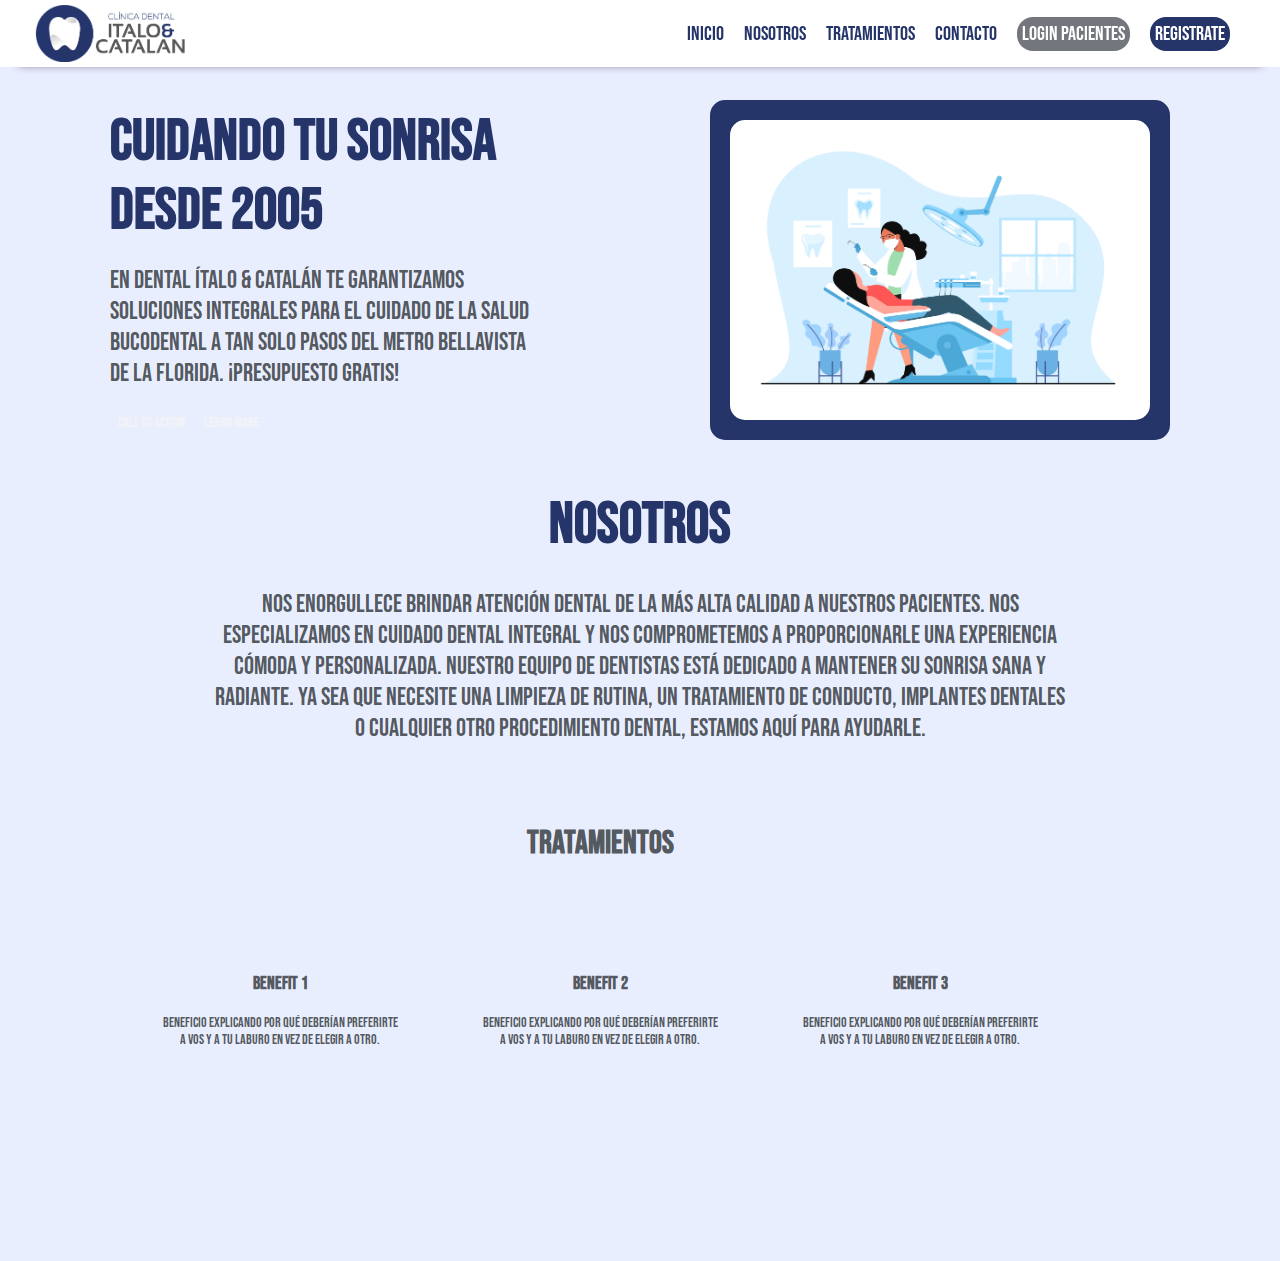
==== index.html @ 9f5ecc11 "nosotros done" ====
<!DOCTYPE html>
<html lang="es">
  <head>
    <meta charset="UTF-8" />
    <meta http-equiv="X-UA-Compatible" content="IE=edge" />
    <meta name="viewport" content="width=device-width, initial-scale=1.0" />
    <title>Clínica Dental Ítalo & Catalán</title>
    <link rel="preconnect" href="https://fonts.googleapis.com" />
    <link rel="preconnect" href="https://fonts.gstatic.com" crossorigin />
    <link
      href="https://fonts.googleapis.com/css2?family=Bebas+Neue&display=swap"
      rel="stylesheet"
    />
    <link rel="stylesheet" href="assets/styles.css" />
  </head>
  <body>
    <header>
      <nav>
        <img src="assets/logo.png" class="logo" />
        <ul class="nav">
          <li class="nav__link"><a href="#hero">Inicio</a></li>
          <li class="nav__link"><a href="#info">Nosotros</a></li>
          <li class="nav__link"><a href="#">Tratamientos</a></li>
          <li class="nav__link"><a href="#">Contacto</a></li>
          <li class="nav__login"><a href="#">Login pacientes</a></li>
          <li class="nav__register"><a href="#">Registrate</a></li>
        </ul>
      </nav>
    </header>

<main>
  <section id="hero">
    <div class="hero-info">
      <h1>Cuidando tu sonrisa desde 2005</h1>
      <p>
        En dental Ítalo & Catalán te garantizamos soluciones integrales para el cuidado de la salud bucodental a tan solo pasos del metro Bellavista de la Florida. ¡Presupuesto gratis!
      </p>
<div>
<a href="#">CALL TO ACTION</a>
<a href="#">LEARN MORE</a>
</div>
    </div>
    <div class="hero-card">
      <img src="assets/hero-img.jpg" alt="hero-img" />
      </div>
    </div>
  </section>
</main>
  <section id="info">
    <h1>Nosotros</h1>
    <div class="info-text">
      <p>Nos enorgullece brindar atención dental de la más alta calidad a nuestros pacientes. Nos especializamos en cuidado dental integral y nos comprometemos a proporcionarle una experiencia cómoda y personalizada.

        Nuestro equipo de dentistas está dedicado a mantener su sonrisa sana y radiante. Ya sea que necesite una limpieza de rutina, un tratamiento de conducto, implantes dentales o cualquier otro procedimiento dental, estamos aquí para ayudarle.</p>
    </div>
  </section>
<section id="tratamientos">
<h1>Tratamientos</h1>
<div class="tratamientos-container">
  <div class="info-card">
    <img src="assets/info.icon-corazon.png" alt="" />
    <h3>Benefit 1</h3>
    <p>
      Beneficio explicando por qué deberían preferirte a vos y a tu laburo en vez de elegir a otro.
    </p>
  </div>
  <div class="info-card">
    <img src="assets/info.icon-corazon.png" alt="" />
    <h3>Benefit 2</h3>
    <p>
      Beneficio explicando por qué deberían preferirte a vos y a tu laburo en vez de elegir a otro. 
    </p>
  </div>
  <div class="info-card">
    <img src="assets/info.icon-corazon.png" alt="" />
    <h3>Benefit 3</h3>
    <p>
      Beneficio explicando por qué deberían preferirte a vos y a tu laburo en vez de elegir a otro.
    </p>
  </div>
</div>
</section>

  </body>
</html>
---- assets/styles.css ----
:root {
  --text-blue: #253569;
  --text-gray: #4c5157f6;
  --text-white: #f3f4f6;
  --btn-bg: #050d26;
  --background: #e9eeff;
  --navbar-bg: #ffff;
}

section[id] {
  scroll-margin-top: 75px;
}

* {
  margin: 0;
  padding: 0;
  box-sizing: border-box;
  font-family: "Bebas Neue", sans-serif;
  font-size: 20px;
  text-decoration: none;
  list-style-type: none;
}

html {
  scroll-behavior: smooth;
}

/* navbar */

nav {
  display: flex;
  justify-content: space-between;
  align-items: center;
  background-color: var(--navbar-bg);
  box-shadow: 0 16px 10px -18px #816780;
  position: fixed;
  top: 0;
  width: 100%;
}

ul {
  list-style: none;
  display: flex;
  align-items: center;
  gap: 20px;
  margin-right: 50px;
  justify-content: flex-end;
}

ul a {
  color: var(--text-blue);
  text-decoration: none;
}

.logo {
  display: flex;
  justify-content: flex-start;
  margin-top: 5px;
  margin-bottom: 5px;
  margin-left: 35px;
  width: 150px;
}

.nav__login {
  background-color: #74767d;
  padding: 5px;
  border-radius: 16px;
}

.nav__login a {
  color: white;
}
.nav__register {
  background-color: var(--text-blue);
  padding: 5px;
  border-radius: 16px;
}

.nav__register a {
  color: white;
}

a {
  transition: all 0.5s;
}
a:hover {
  font-size: 21px;
}

/* main */

body {
  background-color: var(--background);
}

main {
  background: var(--background);
  display: flex;
  flex-direction: column;
  align-items: center;
  justify-content: center;
  color: white;
  width: 100%;
}

/* hero */
#hero {
  margin-top: 50px;
  padding: 50px 0;
  max-width: 1200px;
  display: flex;
  justify-content: center;
  align-items: center;
}

.hero-info {
  display: flex;
  flex-direction: column;
  gap: 20px;
  width: 50%;
}

.hero-info h1 {
  font-size: 58px;
  width: 80%;
  min-width: 500px;
  font-weight: 800;
  color: var(--text-blue);
}

.hero-info p {
  font-size: 25px;
  width: 70%;
  color: var(--text-gray);
}

.hero-info a {
  color: var(--text-white);
  background-color: var(--primary);
  width: 120px;
  padding: 8px;
  border-radius: 10px;
  font-size: 14px;
  text-align: center;
}

.hero-card {
  width: 460px;
  background: var(--text-blue);
  padding: 20px;
  border-radius: 15px;
  display: flex;
  flex-direction: column;
  justify-content: center;
}

.hero-card-info {
  display: flex;
  flex-direction: column;
  gap: 10px;
}

.hero-card img {
  border-radius: 15px;
}

/* info */

#info h1 {
  font-size: 58px;
  color: var(--text-blue);
  display: flex;
  align-items: center;
  justify-content: center;
}

.info-text {
  display: flex;
  align-items: center;
  justify-content: center;
  padding: 30px;
}

.info-text p {
  font-size: 25px;
  width: 70%;
  color: var(--text-gray);
  text-align: center;
}

/* tratamientos */
#tratamientos {
  padding: 50px 0;
  max-width: 1200px;
  display: flex;
  justify-content: center;
  align-items: center;
  flex-direction: column;
  gap: 50px;
  color: var(--text-gray);
}

#tratamientos h1 {
  font-size: 32px;
  font-weight: 800;
  color: var(--text-gray);
}

.tratamientos-container {
  display: flex;
  justify-content: space-around;
  align-items: flex-start;
  flex-wrap: wrap;
  gap: 20px;
}

.info-card {
  width: 300px;
  height: 298px;
  padding: 40px 30px;
  display: flex;
  flex-direction: column;
  align-items: center;
  text-align: center;
  background: var(--nav-bg);
  border-radius: 10px;
  gap: 20px;
}

.info-card img {
  width: 40px;
}

.info-card h3 {
  font-weight: 600;
  font-size: 18px;
}

.info-card p {
  font-size: 14px;
  font-weight: 300;
  color: var(--text-gray);
}
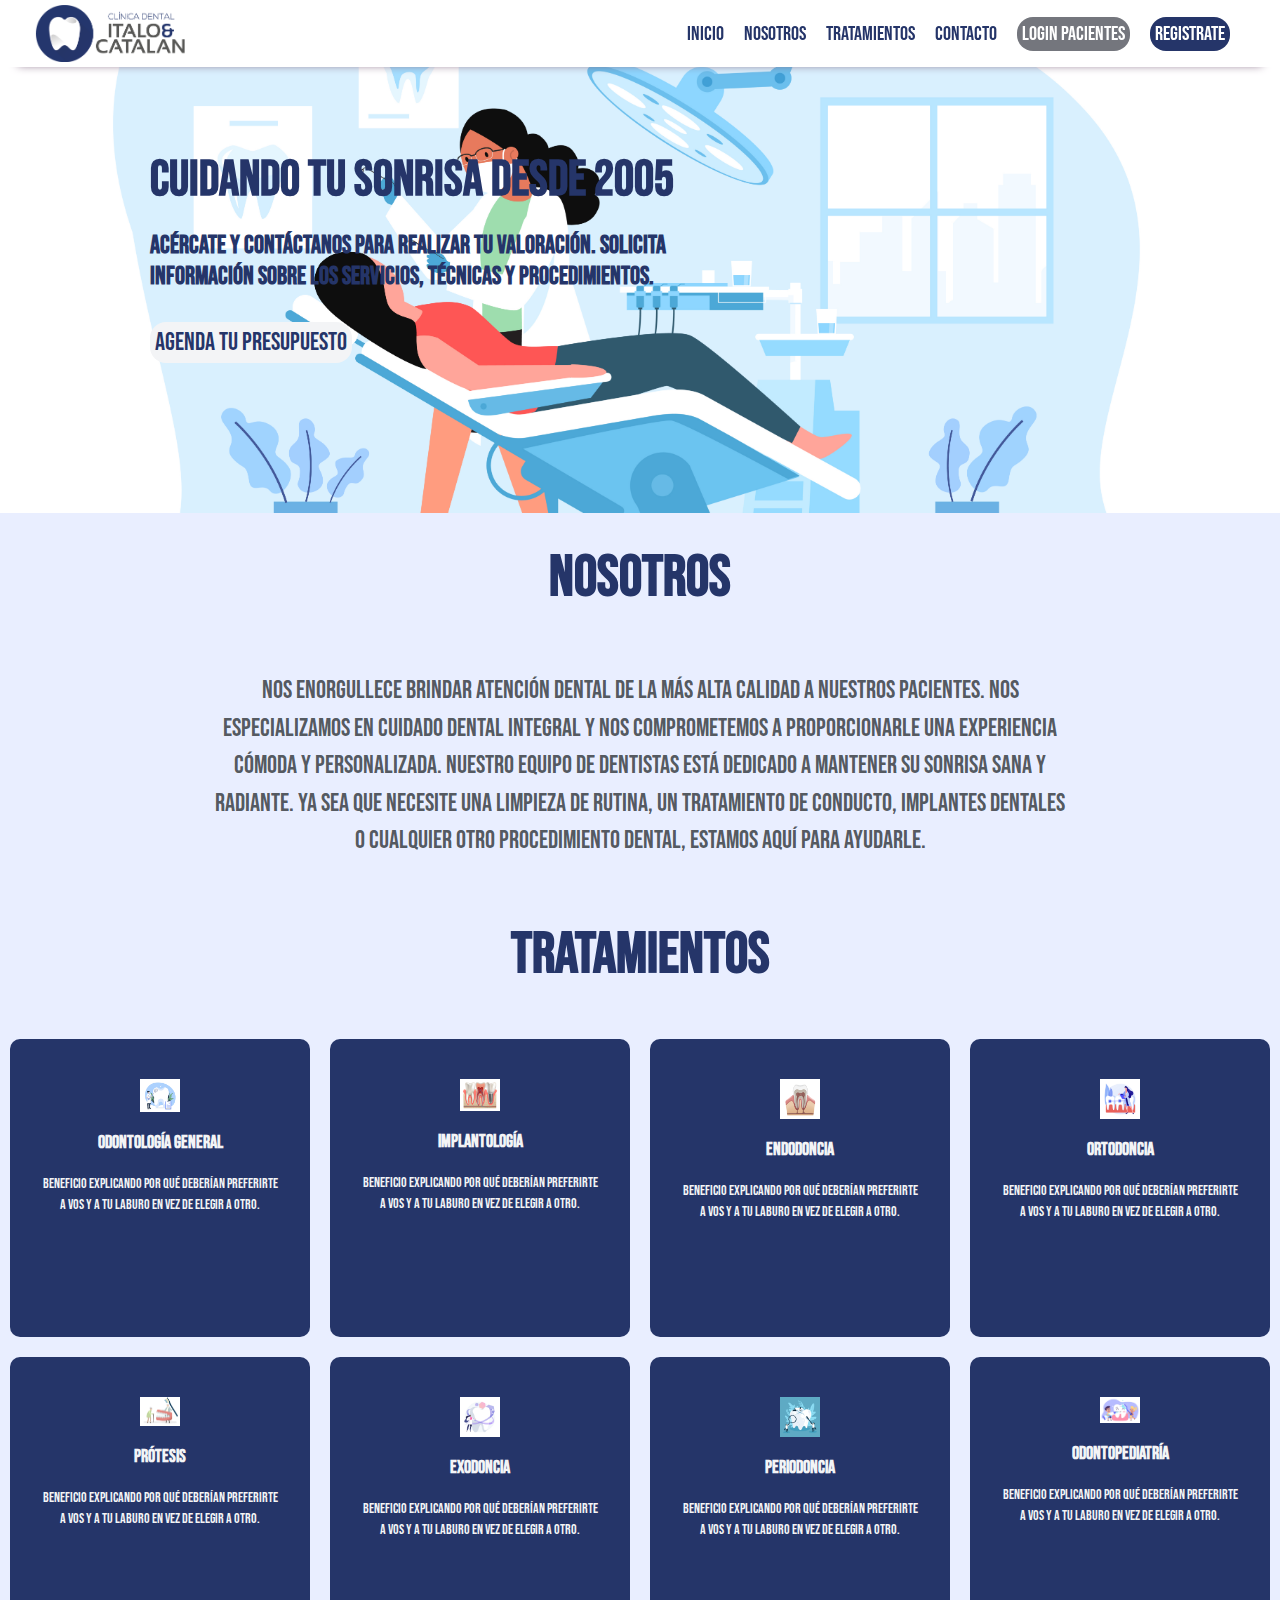
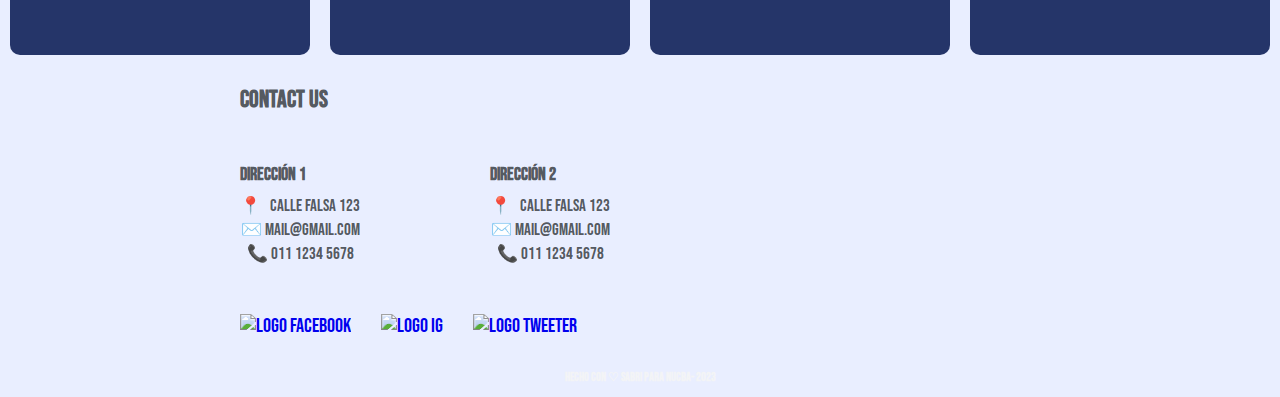
==== commit bf2ee6b2: "cambios" ====
--- a/index.html
+++ b/index.html
@@ -18,9 +18,9 @@
       <nav>
         <img src="assets/logo.png" class="logo" />
         <ul class="nav">
-          <li class="nav__link"><a href="#hero">Inicio</a></li>
+          <li class="nav__link"><a href="#herosection">Inicio</a></li>
           <li class="nav__link"><a href="#info">Nosotros</a></li>
-          <li class="nav__link"><a href="#">Tratamientos</a></li>
+          <li class="nav__link"><a href="#tratamientos">Tratamientos</a></li>
           <li class="nav__link"><a href="#">Contacto</a></li>
           <li class="nav__login"><a href="#">Login pacientes</a></li>
           <li class="nav__register"><a href="#">Registrate</a></li>
@@ -28,58 +28,147 @@
       </nav>
     </header>
 
-<main>
-  <section id="hero">
-    <div class="hero-info">
-      <h1>Cuidando tu sonrisa desde 2005</h1>
-      <p>
-        En dental Ítalo & Catalán te garantizamos soluciones integrales para el cuidado de la salud bucodental a tan solo pasos del metro Bellavista de la Florida. ¡Presupuesto gratis!
-      </p>
-<div>
-<a href="#">CALL TO ACTION</a>
-<a href="#">LEARN MORE</a>
-</div>
+    <main>
+      <section id="herosection">
+        <div class="hero">
+          <h1>Cuidando tu sonrisa desde 2005</h1>
+          <h2>
+            Acércate y contáctanos para realizar tu valoración. Solicita
+            información sobre los servicios, técnicas y procedimientos.
+          </h2>
+          <a href="#contact" class="btn">Agenda tu presupuesto</a>
+        </div>
+      </section>
+    </main>
+    <section id="info">
+      <h1>Nosotros</h1>
+      <div class="info-text">
+        <p>
+          Nos enorgullece brindar atención dental de la más alta calidad a
+          nuestros pacientes. Nos especializamos en cuidado dental integral y
+          nos comprometemos a proporcionarle una experiencia cómoda y
+          personalizada. Nuestro equipo de dentistas está dedicado a mantener su
+          sonrisa sana y radiante. Ya sea que necesite una limpieza de rutina,
+          un tratamiento de conducto, implantes dentales o cualquier otro
+          procedimiento dental, estamos aquí para ayudarle.
+        </p>
+      </div>
+    </section>
+    <section id="tratamientos">
+      <h1>Tratamientos</h1>
+      <div class="tratamientos-container">
+        <div class="info-card">
+          <img src="assets/odontologiageneral.jpg" alt="odontologia general" />
+          <h3>Odontología general</h3>
+          <p>
+            Beneficio explicando por qué deberían preferirte a vos y a tu laburo
+            en vez de elegir a otro.
+          </p>
+        </div>
+        <div class="info-card">
+          <img src="assets/implantologia.jpg" alt="implantologia" />
+          <h3>Implantología</h3>
+          <p>
+            Beneficio explicando por qué deberían preferirte a vos y a tu laburo
+            en vez de elegir a otro.
+          </p>
+        </div>
+        <div class="info-card">
+          <img src="assets/endodoncia.jpg" alt="endodoncia" />
+          <h3>Endodoncia</h3>
+          <p>
+            Beneficio explicando por qué deberían preferirte a vos y a tu laburo
+            en vez de elegir a otro.
+          </p>
+        </div>
+        <div class="info-card">
+          <img src="assets/ortodoncia.jpg" alt="ortodoncia" />
+          <h3>Ortodoncia</h3>
+          <p>
+            Beneficio explicando por qué deberían preferirte a vos y a tu laburo
+            en vez de elegir a otro.
+          </p>
+        </div>
+        <div class="info-card">
+          <img src="assets/protesis.jpg" alt="protesis" />
+          <h3>Prótesis</h3>
+          <p>
+            Beneficio explicando por qué deberían preferirte a vos y a tu laburo
+            en vez de elegir a otro.
+          </p>
+        </div>
+        <div class="info-card">
+          <img src="assets/exodoncia.jpg" alt="exodoncia" />
+          <h3>Exodoncia</h3>
+          <p>
+            Beneficio explicando por qué deberían preferirte a vos y a tu laburo
+            en vez de elegir a otro.
+          </p>
+        </div>
+        <div class="info-card">
+          <img src="assets/periodoncia.jpg" alt="periodoncia" />
+          <h3>Periodoncia</h3>
+          <p>
+            Beneficio explicando por qué deberían preferirte a vos y a tu laburo
+            en vez de elegir a otro.
+          </p>
+        </div>
+        <div class="info-card">
+          <img src="assets/odontopediatria.jpg" alt="odontopediatria" />
+          <h3>Odontopediatría</h3>
+          <p>
+            Beneficio explicando por qué deberían preferirte a vos y a tu laburo
+            en vez de elegir a otro.
+          </p>
+        </div>
+      </div>
+    </section>
+    <footer id="contact">
+      <div class="contact">
+        <h2>Contact Us</h2>
+        <div class="footer-contact">
+          <div class="contact-inside">
+            <h4>Dirección 1</h4>
+            <ul class="footer-ul1">
+              <li>📍 &nbsp;&nbsp;Calle falsa 123</li>
+              <li>✉️ mail@gmail.com</li>
+              <li>📞 011 1234 5678</li>
+            </ul>
+          </div>
+          <div class="contact-inside">
+            <h4>Dirección 2</h4>
+            <ul>
+              <li>📍 &nbsp;&nbsp;Calle falsa 123</li>
+              <li>✉️ mail@gmail.com</li>
+              <li>📞 011 1234 5678</li>
+            </ul>
+          </div>
+          <div class="contact-map">
+            <iframe
+              width="300"
+              height="170"
+              frameborder="0"
+              scrolling="no"
+              marginheight="0"
+              marginwidth="0"
+              src="https://maps.google.com/maps?width=100%25&amp;height=600&amp;hl=es&amp;q=Libertad%20976+(Mi%20nombre%20de%20egocios)&amp;t=&amp;z=14&amp;ie=UTF8&amp;iwloc=B&amp;output=embed"
+              ><a href="https://www.gps.ie/car-satnav-gps/"
+                >Car Navigation Systems</a
+              ></iframe
+            >
+          </div>
+        </div>
+        <div class="logo-redes">
+          <a href="https://www.facebook.com">
+            <img src="./assets/facebook2.png" alt="logo facebook"
+          /></a>
+          <a href="#"> <img src="assets/instagram2.png" alt="logo ig" /></a>
+          <a href="#"> <img src="assets/gorjeo.png" alt="logo tweeter" /></a>
+        </div>
+      </div>
+    </footer>
+    <div class="div-logo">
+      <h6>Hecho con ♡ Sabri para NUCBA- 2023</h6>
     </div>
-    <div class="hero-card">
-      <img src="assets/hero-img.jpg" alt="hero-img" />
-      </div>
-    </div>
-  </section>
-</main>
-  <section id="info">
-    <h1>Nosotros</h1>
-    <div class="info-text">
-      <p>Nos enorgullece brindar atención dental de la más alta calidad a nuestros pacientes. Nos especializamos en cuidado dental integral y nos comprometemos a proporcionarle una experiencia cómoda y personalizada.
-
-        Nuestro equipo de dentistas está dedicado a mantener su sonrisa sana y radiante. Ya sea que necesite una limpieza de rutina, un tratamiento de conducto, implantes dentales o cualquier otro procedimiento dental, estamos aquí para ayudarle.</p>
-    </div>
-  </section>
-<section id="tratamientos">
-<h1>Tratamientos</h1>
-<div class="tratamientos-container">
-  <div class="info-card">
-    <img src="assets/info.icon-corazon.png" alt="" />
-    <h3>Benefit 1</h3>
-    <p>
-      Beneficio explicando por qué deberían preferirte a vos y a tu laburo en vez de elegir a otro.
-    </p>
-  </div>
-  <div class="info-card">
-    <img src="assets/info.icon-corazon.png" alt="" />
-    <h3>Benefit 2</h3>
-    <p>
-      Beneficio explicando por qué deberían preferirte a vos y a tu laburo en vez de elegir a otro. 
-    </p>
-  </div>
-  <div class="info-card">
-    <img src="assets/info.icon-corazon.png" alt="" />
-    <h3>Benefit 3</h3>
-    <p>
-      Beneficio explicando por qué deberían preferirte a vos y a tu laburo en vez de elegir a otro.
-    </p>
-  </div>
-</div>
-</section>
-
   </body>
 </html>
--- a/assets/styles.css
+++ b/assets/styles.css
@@ -84,84 +84,71 @@
   transition: all 0.5s;
 }
 a:hover {
-  font-size: 21px;
+  color: var(--text-gray);
 }
 
 /* main */
 
 body {
   background-color: var(--background);
+  margin: 0 auto;
+  padding: 0;
+  height: 100%;
 }
 
 main {
   background: var(--background);
   display: flex;
   flex-direction: column;
-  align-items: center;
   justify-content: center;
   color: white;
   width: 100%;
 }
 
 /* hero */
-#hero {
-  margin-top: 50px;
-  padding: 50px 0;
-  max-width: 1200px;
-  display: flex;
-  justify-content: center;
-  align-items: center;
-}
-
-.hero-info {
-  display: flex;
-  flex-direction: column;
-  gap: 20px;
-  width: 50%;
-}
-
-.hero-info h1 {
-  font-size: 58px;
-  width: 80%;
-  min-width: 500px;
-  font-weight: 800;
-  color: var(--text-blue);
-}
-
-.hero-info p {
+
+.hero {
+  background-image: url("../assets/hero-img.jpg");
+  background-position: center;
+  background-repeat: no-repeat;
+  background-size: cover;
+  display: grid;
+  grid-template-columns: 600px;
+  text-align: left;
+  color: #fff;
+  padding: 150px;
+  width: 100%;
+}
+
+.hero h1 {
+  font-size: 50px;
+  margin-bottom: 20px;
+  color: var(--text-blue);
+}
+
+.hero h2 {
   font-size: 25px;
-  width: 70%;
-  color: var(--text-gray);
-}
-
-.hero-info a {
-  color: var(--text-white);
-  background-color: var(--primary);
-  width: 120px;
-  padding: 8px;
-  border-radius: 10px;
-  font-size: 14px;
-  text-align: center;
-}
-
-.hero-card {
-  width: 460px;
-  background: var(--text-blue);
-  padding: 20px;
-  border-radius: 15px;
-  display: flex;
-  flex-direction: column;
-  justify-content: center;
-}
-
-.hero-card-info {
-  display: flex;
-  flex-direction: column;
-  gap: 10px;
-}
-
-.hero-card img {
-  border-radius: 15px;
+  margin-bottom: 30px;
+  color: var(--text-blue);
+}
+
+.hero a {
+  position: relative;
+  width: fit-content;
+  background-color: var(--text-white);
+  color: var(--text-blue);
+  font-size: 16px;
+  padding: 5px;
+  border: none;
+  cursor: pointer;
+  border-radius: 5px;
+  font-size: 25px;
+  border-radius: 16px;
+}
+
+.btn:hover {
+  background-color: var(--text-blue);
+  color: #fff;
 }
 
 /* info */
@@ -172,6 +159,7 @@
   display: flex;
   align-items: center;
   justify-content: center;
+  padding: 30px;
 }
 
 .info-text {
@@ -190,26 +178,27 @@
 
 /* tratamientos */
 #tratamientos {
-  padding: 50px 0;
-  max-width: 1200px;
+  padding: 30px 0;
   display: flex;
   justify-content: center;
   align-items: center;
   flex-direction: column;
   gap: 50px;
-  color: var(--text-gray);
+  color: var(--text-white);
 }
 
 #tratamientos h1 {
-  font-size: 32px;
-  font-weight: 800;
-  color: var(--text-gray);
+  font-size: 58px;
+  color: var(--text-blue);
+  display: flex;
+  align-items: center;
+  justify-content: center;
 }
 
 .tratamientos-container {
   display: flex;
-  justify-content: space-around;
-  align-items: flex-start;
+  justify-content: center;
+  align-items: center;
   flex-wrap: wrap;
   gap: 20px;
 }
@@ -222,7 +211,7 @@
   flex-direction: column;
   align-items: center;
   text-align: center;
-  background: var(--nav-bg);
+  background: var(--text-blue);
   border-radius: 10px;
   gap: 20px;
 }
@@ -239,5 +228,101 @@
 .info-card p {
   font-size: 14px;
   font-weight: 300;
+  color: var(--text-white);
+}
+
+/* footer */
+
+footer {
+  background: var(--background);
+  display: flex;
+  flex-direction: column;
+  align-items: center;
+  justify-content: center;
+  width: 100%;
+}
+
+.contact {
+  display: flex;
+  justify-content: left;
+  align-items: left;
+  flex-direction: column;
+  gap: 12px;
   color: var(--text-gray);
 }
+
+.footer-contact {
+  display: flex;
+  justify-content: center;
+  align-items: center;
+  gap: 80px;
+}
+
+.contact-inside {
+  display: flex;
+  justify-content: center;
+  align-items: left;
+  flex-direction: column;
+  gap: 10px;
+}
+
+.footer-contact ul {
+  display: flex;
+  flex-direction: column;
+  gap: 3px;
+}
+
+.contact h2 {
+  font-size: 24px;
+  font-weight: 1000;
+}
+
+.contact-inside h4 {
+  font-size: 18px;
+}
+
+.contact-inside li {
+  font-size: 17px;
+}
+
+p {
+  line-height: 1.5;
+}
+
+.footer-2 {
+  width: 20%;
+}
+
+.logo-redes img {
+  width: 30px;
+}
+
+.logo-redes a:hover {
+  transform: scale(1.5);
+
+  border-radius: 15px;
+  transition: 0.5s;
+}
+
+.logo-redes {
+  display: flex;
+  justify-content: left;
+  align-items: center;
+  gap: 30px;
+  padding-bottom: 20px;
+}
+
+.div-logo {
+  display: flex;
+  flex-direction: column-reverse;
+  justify-content: center;
+  align-items: center;
+  gap: 10px;
+  padding: 12px 0;
+  background: var(--primary);
+}
+
+.div-logo h6 {
+  font-size: 12px;
+  color: var(--text-white);
+}
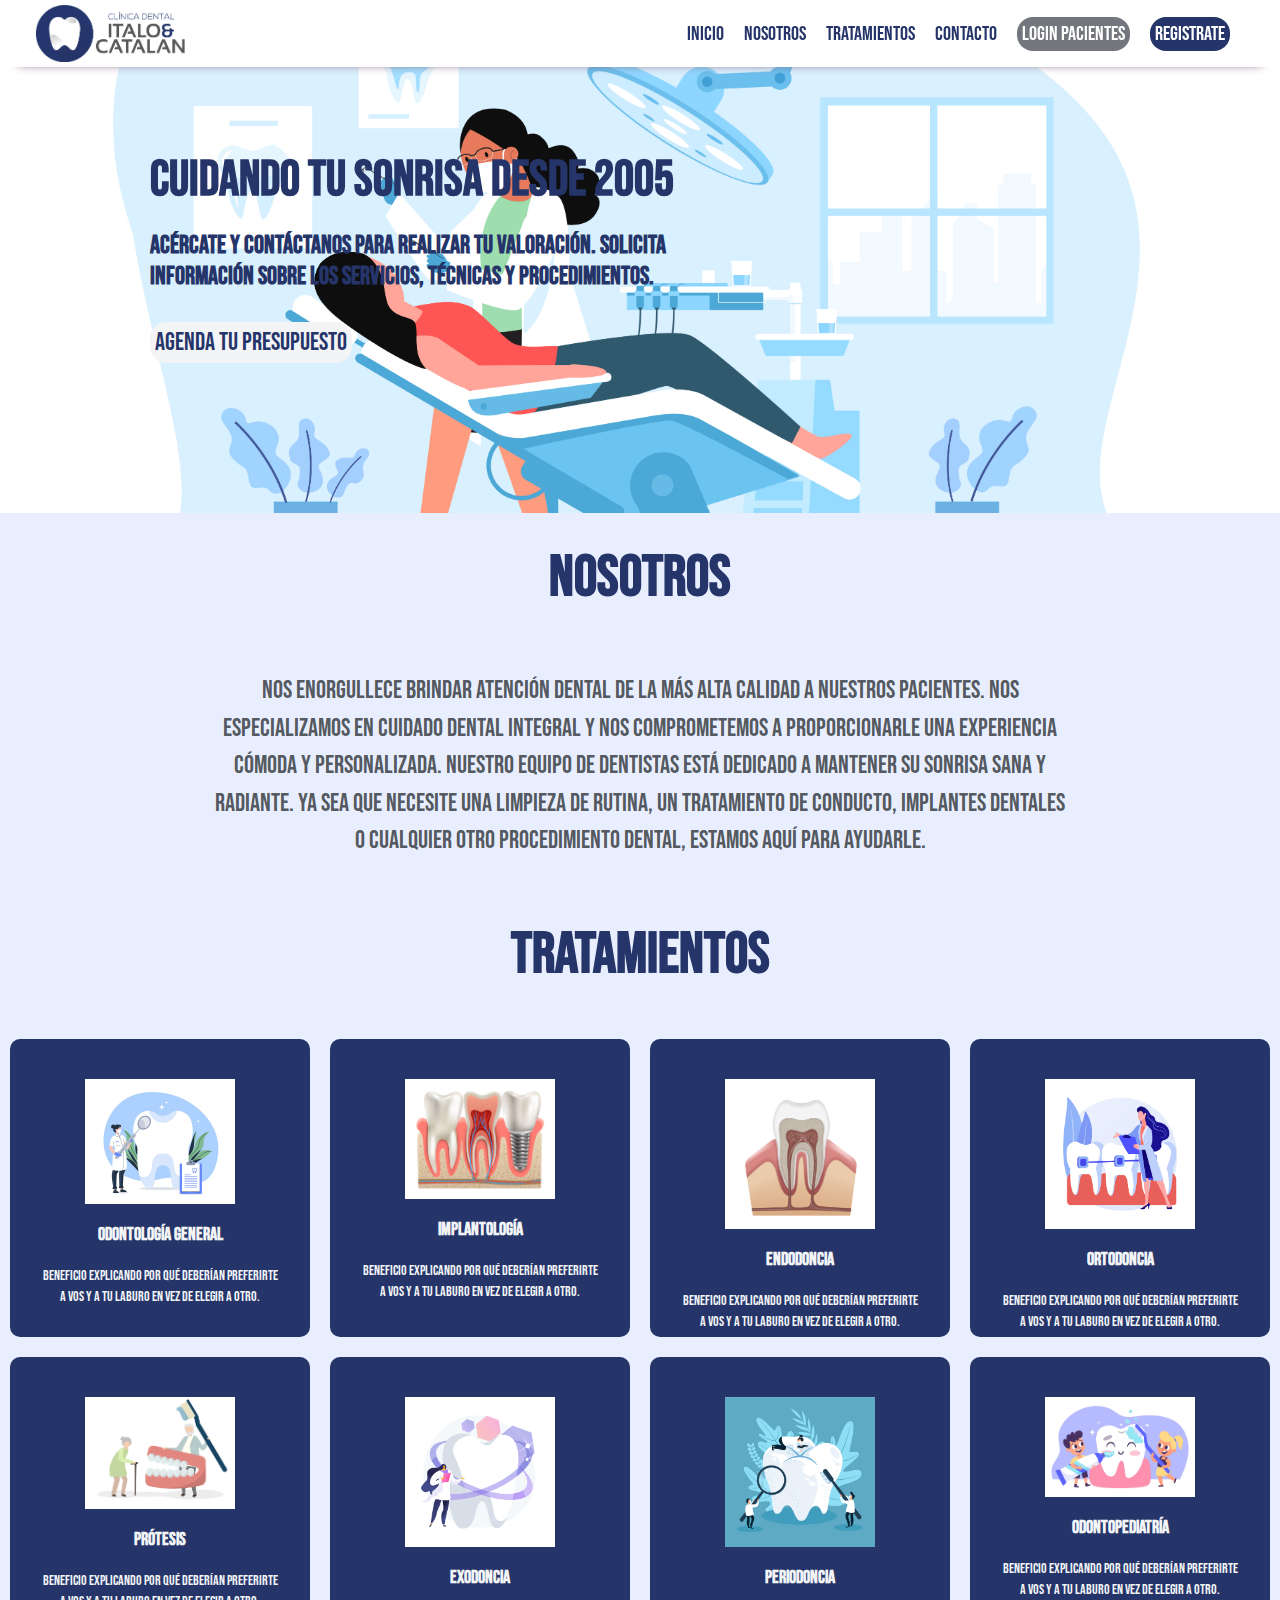
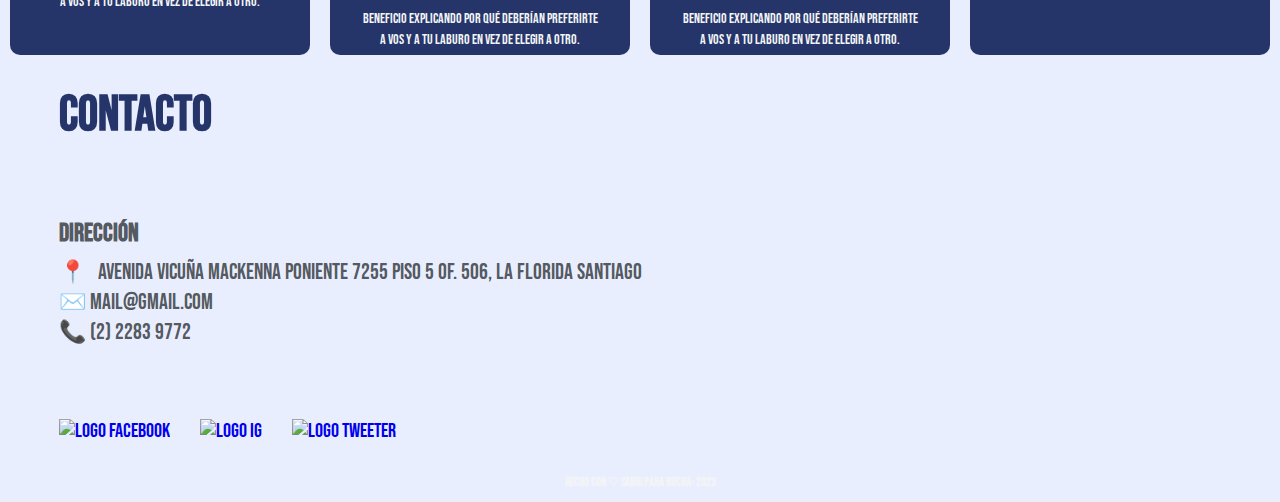
==== commit 198a1fab: "cambios" ====
--- a/index.html
+++ b/index.html
@@ -17,7 +17,7 @@
     <header>
       <nav>
         <img src="assets/logo.png" class="logo" />
-        <ul class="nav">
+        <ul class="nav__ul">
           <li class="nav__link"><a href="#herosection">Inicio</a></li>
           <li class="nav__link"><a href="#info">Nosotros</a></li>
           <li class="nav__link"><a href="#tratamientos">Tratamientos</a></li>
@@ -125,37 +125,31 @@
     </section>
     <footer id="contact">
       <div class="contact">
-        <h2>Contact Us</h2>
+        <h1>Contacto</h1>
         <div class="footer-contact">
           <div class="contact-inside">
-            <h4>Dirección 1</h4>
-            <ul class="footer-ul1">
-              <li>📍 &nbsp;&nbsp;Calle falsa 123</li>
+            <h4>Dirección</h4>
+            <ul class="footer-ul">
+              <li>
+                📍 &nbsp;&nbsp;Avenida Vicuña Mackenna Poniente 7255 Piso 5 Of.
+                506, La Florida Santiago
+              </li>
               <li>✉️ mail@gmail.com</li>
-              <li>📞 011 1234 5678</li>
+              <li>📞 (2) 2283 9772</li>
             </ul>
           </div>
-          <div class="contact-inside">
-            <h4>Dirección 2</h4>
-            <ul>
-              <li>📍 &nbsp;&nbsp;Calle falsa 123</li>
-              <li>✉️ mail@gmail.com</li>
-              <li>📞 011 1234 5678</li>
-            </ul>
-          </div>
-          <div class="contact-map">
-            <iframe
-              width="300"
-              height="170"
-              frameborder="0"
-              scrolling="no"
-              marginheight="0"
-              marginwidth="0"
-              src="https://maps.google.com/maps?width=100%25&amp;height=600&amp;hl=es&amp;q=Libertad%20976+(Mi%20nombre%20de%20egocios)&amp;t=&amp;z=14&amp;ie=UTF8&amp;iwloc=B&amp;output=embed"
-              ><a href="https://www.gps.ie/car-satnav-gps/"
-                >Car Navigation Systems</a
+          <div class="mapouter">
+            <div class="gmap_canvas">
+              <iframe
+                class="gmap_iframe"
+                frameborder="0"
+                scrolling="no"
+                marginheight="0"
+                marginwidth="0"
+                src="https://maps.google.com/maps?width=500&amp;height=250&amp;hl=en&amp;q=vicuña mackenna poniente 7255&amp;t=&amp;z=18&amp;ie=UTF8&amp;iwloc=B&amp;output=embed"
               ></iframe
-            >
+              ><a href="https://capcuttemplate.org/">Capcut Templates</a>
+            </div>
           </div>
         </div>
         <div class="logo-redes">
--- a/assets/styles.css
+++ b/assets/styles.css
@@ -38,7 +38,7 @@
   width: 100%;
 }
 
-ul {
+.nav__ul {
   list-style: none;
   display: flex;
   align-items: center;
@@ -217,7 +217,7 @@
 }
 
 .info-card img {
-  width: 40px;
+  width: 150px;
 }
 
 .info-card h3 {
@@ -245,7 +245,6 @@
 .contact {
   display: flex;
   justify-content: left;
-  align-items: left;
   flex-direction: column;
   gap: 12px;
   color: var(--text-gray);
@@ -261,7 +260,6 @@
 .contact-inside {
   display: flex;
   justify-content: center;
-  align-items: left;
   flex-direction: column;
   gap: 10px;
 }
@@ -270,19 +268,20 @@
   display: flex;
   flex-direction: column;
   gap: 3px;
-}
-
-.contact h2 {
-  font-size: 24px;
-  font-weight: 1000;
+  text-align: left;
+}
+
+.contact h1 {
+  font-size: 50px;
+  color: var(--text-blue);
 }
 
 .contact-inside h4 {
-  font-size: 18px;
+  font-size: 25px;
 }
 
 .contact-inside li {
-  font-size: 17px;
+  font-size: 22px;
 }
 
 p {
@@ -291,6 +290,24 @@
 
 .footer-2 {
   width: 20%;
+}
+
+/* mapa */
+.mapouter {
+  position: relative;
+  text-align: right;
+  width: 500px;
+  height: 250px;
+}
+.gmap_canvas {
+  overflow: hidden;
+  background: none !important;
+  width: 500px;
+  height: 250px;
+}
+.gmap_iframe {
+  width: 500px !important;
+  height: 250px !important;
 }
 
 .logo-redes img {
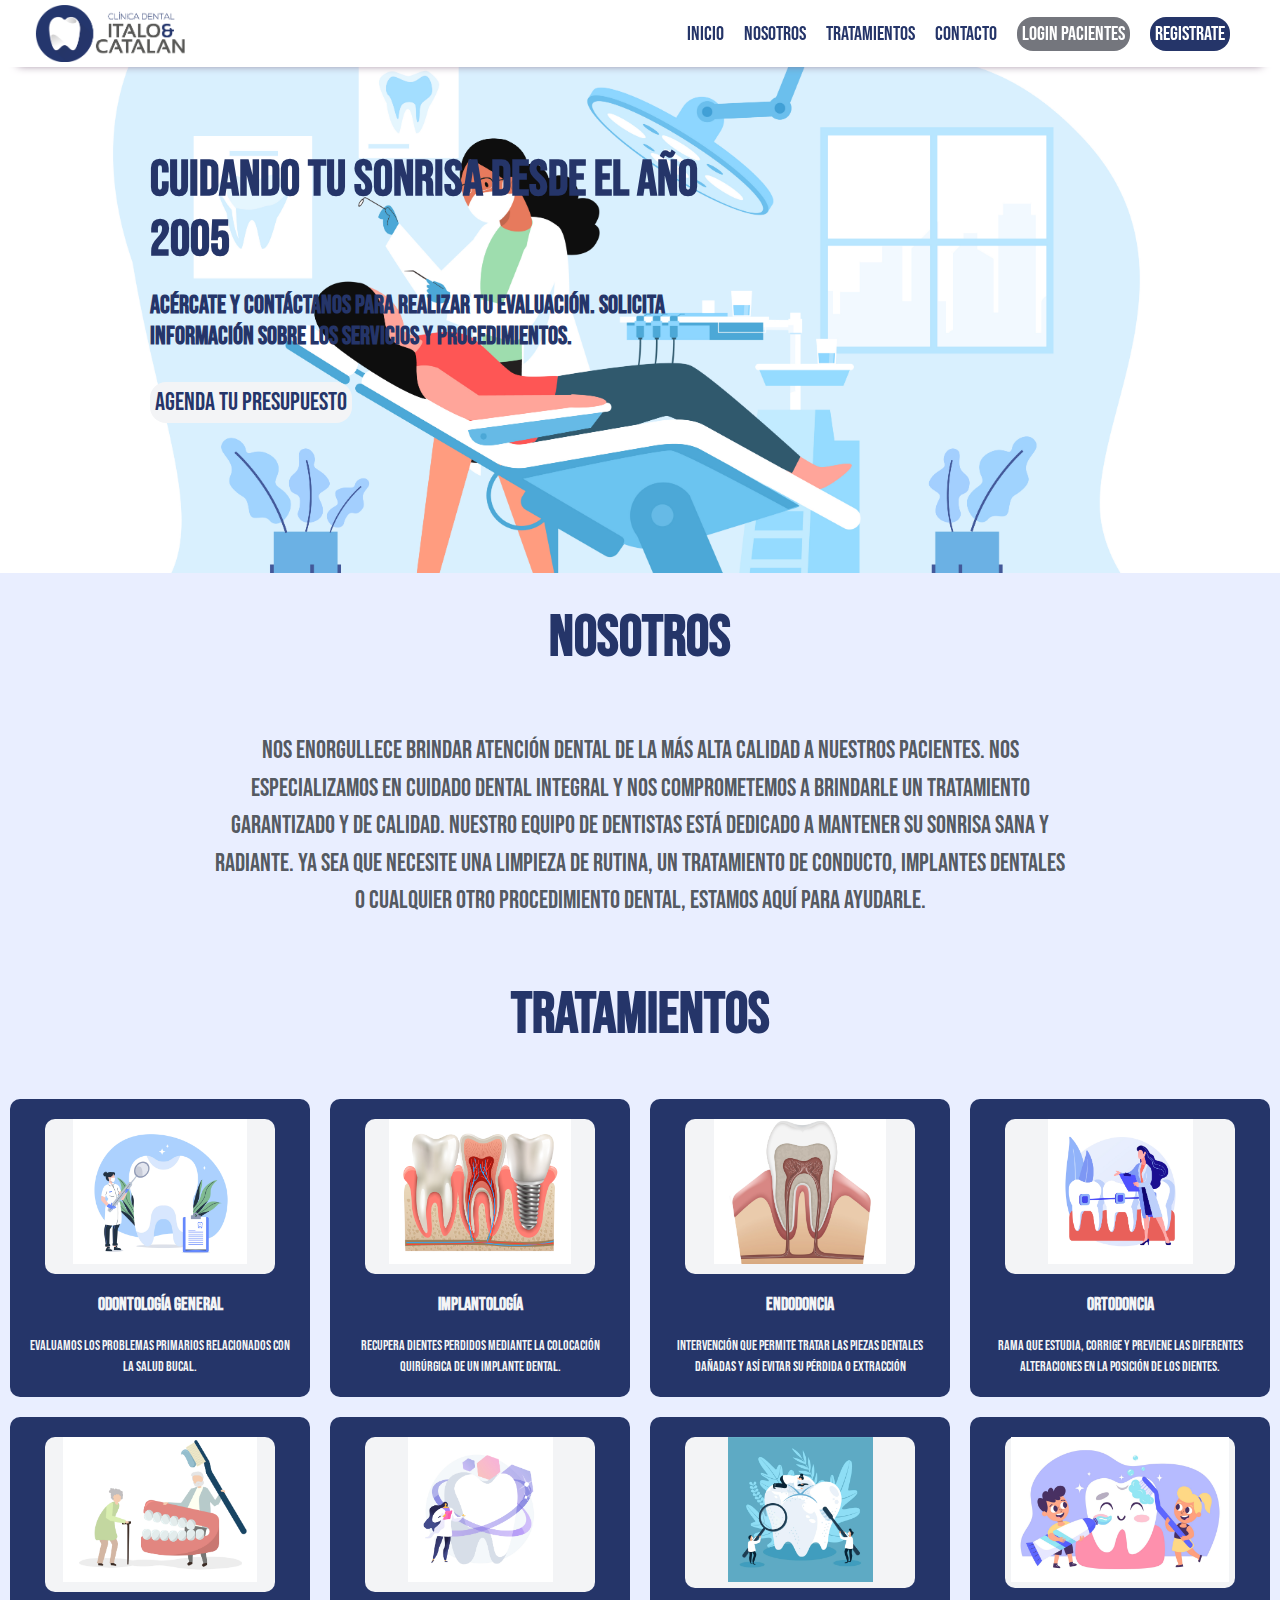
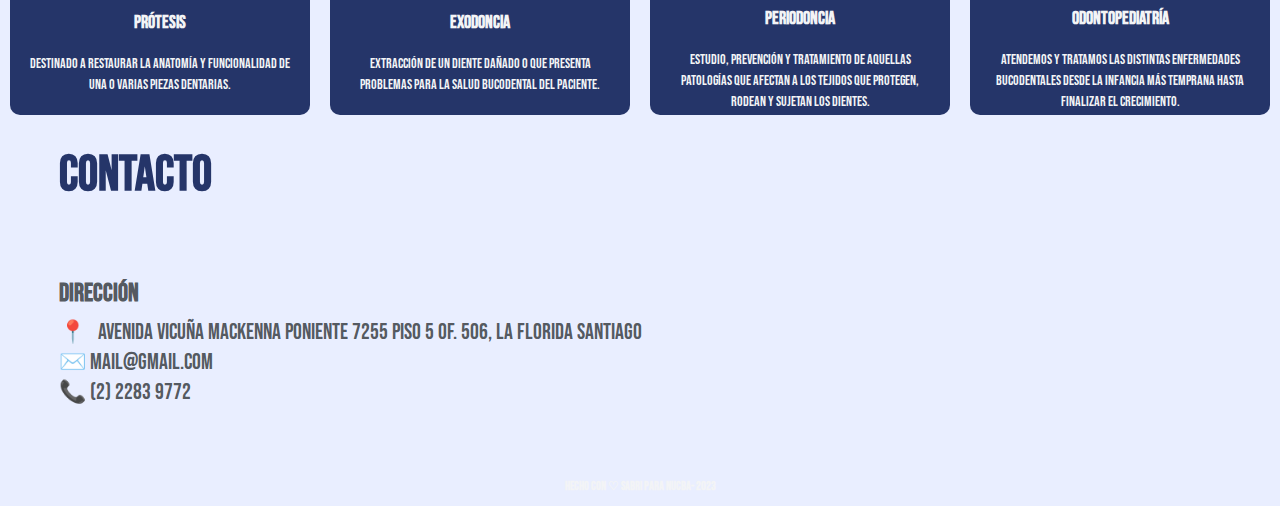
==== commit 8f4e3f26: "tratamiento listo" ====
--- a/index.html
+++ b/index.html
@@ -31,10 +31,10 @@
     <main>
       <section id="herosection">
         <div class="hero">
-          <h1>Cuidando tu sonrisa desde 2005</h1>
+          <h1>Cuidando tu sonrisa desde el año 2005</h1>
           <h2>
-            Acércate y contáctanos para realizar tu valoración. Solicita
-            información sobre los servicios, técnicas y procedimientos.
+            Acércate y contáctanos para realizar tu evaluación. Solicita
+            información sobre los servicios y procedimientos.
           </h2>
           <a href="#contact" class="btn">Agenda tu presupuesto</a>
         </div>
@@ -46,11 +46,11 @@
         <p>
           Nos enorgullece brindar atención dental de la más alta calidad a
           nuestros pacientes. Nos especializamos en cuidado dental integral y
-          nos comprometemos a proporcionarle una experiencia cómoda y
-          personalizada. Nuestro equipo de dentistas está dedicado a mantener su
-          sonrisa sana y radiante. Ya sea que necesite una limpieza de rutina,
-          un tratamiento de conducto, implantes dentales o cualquier otro
-          procedimiento dental, estamos aquí para ayudarle.
+          nos comprometemos a brindarle un tratamiento garantizado y de calidad.
+          Nuestro equipo de dentistas está dedicado a mantener su sonrisa sana y
+          radiante. Ya sea que necesite una limpieza de rutina, un tratamiento
+          de conducto, implantes dentales o cualquier otro procedimiento dental,
+          estamos aquí para ayudarle.
         </p>
       </div>
     </section>
@@ -58,67 +58,85 @@
       <h1>Tratamientos</h1>
       <div class="tratamientos-container">
         <div class="info-card">
-          <img src="assets/odontologiageneral.jpg" alt="odontologia general" />
+          <div class="fondo-img">
+            <img
+              src="assets/odontologiageneral.jpg"
+              alt="odontologia general"
+            />
+          </div>
           <h3>Odontología general</h3>
           <p>
-            Beneficio explicando por qué deberían preferirte a vos y a tu laburo
-            en vez de elegir a otro.
+            Evaluamos los problemas primarios relacionados con la salud bucal.
           </p>
         </div>
         <div class="info-card">
-          <img src="assets/implantologia.jpg" alt="implantologia" />
+          <div class="fondo-img">
+            <img src="assets/implantologia.jpg" alt="implantologia" />
+          </div>
           <h3>Implantología</h3>
           <p>
-            Beneficio explicando por qué deberían preferirte a vos y a tu laburo
-            en vez de elegir a otro.
+            Recupera dientes perdidos mediante la colocación quirúrgica de un
+            implante dental.
           </p>
         </div>
         <div class="info-card">
-          <img src="assets/endodoncia.jpg" alt="endodoncia" />
+          <div class="fondo-img">
+            <img src="assets/endodoncia.jpg" alt="endodoncia" />
+          </div>
           <h3>Endodoncia</h3>
           <p>
-            Beneficio explicando por qué deberían preferirte a vos y a tu laburo
-            en vez de elegir a otro.
+            Intervención que permite tratar las piezas dentales dañadas y así
+            evitar su pérdida o extracción
           </p>
         </div>
         <div class="info-card">
-          <img src="assets/ortodoncia.jpg" alt="ortodoncia" />
+          <div class="fondo-img">
+            <img src="assets/ortodoncia.jpg" alt="ortodoncia" />
+          </div>
           <h3>Ortodoncia</h3>
           <p>
-            Beneficio explicando por qué deberían preferirte a vos y a tu laburo
-            en vez de elegir a otro.
+            Rama que estudia, corrige y previene las diferentes alteraciones en
+            la posición de los dientes.
           </p>
         </div>
         <div class="info-card">
-          <img src="assets/protesis.jpg" alt="protesis" />
+          <div class="fondo-img">
+            <img src="assets/protesis.jpg" alt="protesis" />
+          </div>
           <h3>Prótesis</h3>
           <p>
-            Beneficio explicando por qué deberían preferirte a vos y a tu laburo
-            en vez de elegir a otro.
+            Destinado a restaurar la anatomía y funcionalidad de una o varias
+            piezas dentarias.
           </p>
         </div>
         <div class="info-card">
-          <img src="assets/exodoncia.jpg" alt="exodoncia" />
+          <div class="fondo-img">
+            <img src="assets/exodoncia.jpg" alt="exodoncia" />
+          </div>
           <h3>Exodoncia</h3>
           <p>
-            Beneficio explicando por qué deberían preferirte a vos y a tu laburo
-            en vez de elegir a otro.
+            Extracción de un diente dañado o que presenta problemas para la
+            salud bucodental del paciente.
           </p>
         </div>
         <div class="info-card">
-          <img src="assets/periodoncia.jpg" alt="periodoncia" />
+          <div class="fondo-img">
+            <img src="assets/periodoncia.jpg" alt="periodoncia" />
+          </div>
           <h3>Periodoncia</h3>
           <p>
-            Beneficio explicando por qué deberían preferirte a vos y a tu laburo
-            en vez de elegir a otro.
+            Estudio, prevención y tratamiento de aquellas patologías que afectan
+            a los tejidos que protegen, rodean y sujetan los dientes.
           </p>
         </div>
         <div class="info-card">
-          <img src="assets/odontopediatria.jpg" alt="odontopediatria" />
+          <div class="fondo-img">
+            <img src="assets/odontopediatria.jpg" alt="odontopediatria" />
+          </div>
           <h3>Odontopediatría</h3>
           <p>
-            Beneficio explicando por qué deberían preferirte a vos y a tu laburo
-            en vez de elegir a otro.
+            Atendemos y tratamos las distintas enfermedades bucodentales desde
+            la infancia más temprana hasta finalizar el crecimiento.
           </p>
         </div>
       </div>
@@ -152,13 +170,6 @@
             </div>
           </div>
         </div>
-        <div class="logo-redes">
-          <a href="https://www.facebook.com">
-            <img src="./assets/facebook2.png" alt="logo facebook"
-          /></a>
-          <a href="#"> <img src="assets/instagram2.png" alt="logo ig" /></a>
-          <a href="#"> <img src="assets/gorjeo.png" alt="logo tweeter" /></a>
-        </div>
       </div>
     </footer>
     <div class="div-logo">
--- a/assets/styles.css
+++ b/assets/styles.css
@@ -206,7 +206,7 @@
 .info-card {
   width: 300px;
   height: 298px;
-  padding: 40px 30px;
+  padding: 20px;
   display: flex;
   flex-direction: column;
   align-items: center;
@@ -216,8 +216,15 @@
   gap: 20px;
 }
 
+.fondo-img {
+  height: 230px;
+  width: 230px;
+  border-radius: 10px;
+  background-color: var(--text-white);
+}
+
 .info-card img {
-  width: 150px;
+  height: 145px;
 }
 
 .info-card h3 {
@@ -310,25 +317,6 @@
   height: 250px !important;
 }
 
-.logo-redes img {
-  width: 30px;
-}
-
-.logo-redes a:hover {
-  transform: scale(1.5);
-
-  border-radius: 15px;
-  transition: 0.5s;
-}
-
-.logo-redes {
-  display: flex;
-  justify-content: left;
-  align-items: center;
-  gap: 30px;
-  padding-bottom: 20px;
-}
-
 .div-logo {
   display: flex;
   flex-direction: column-reverse;
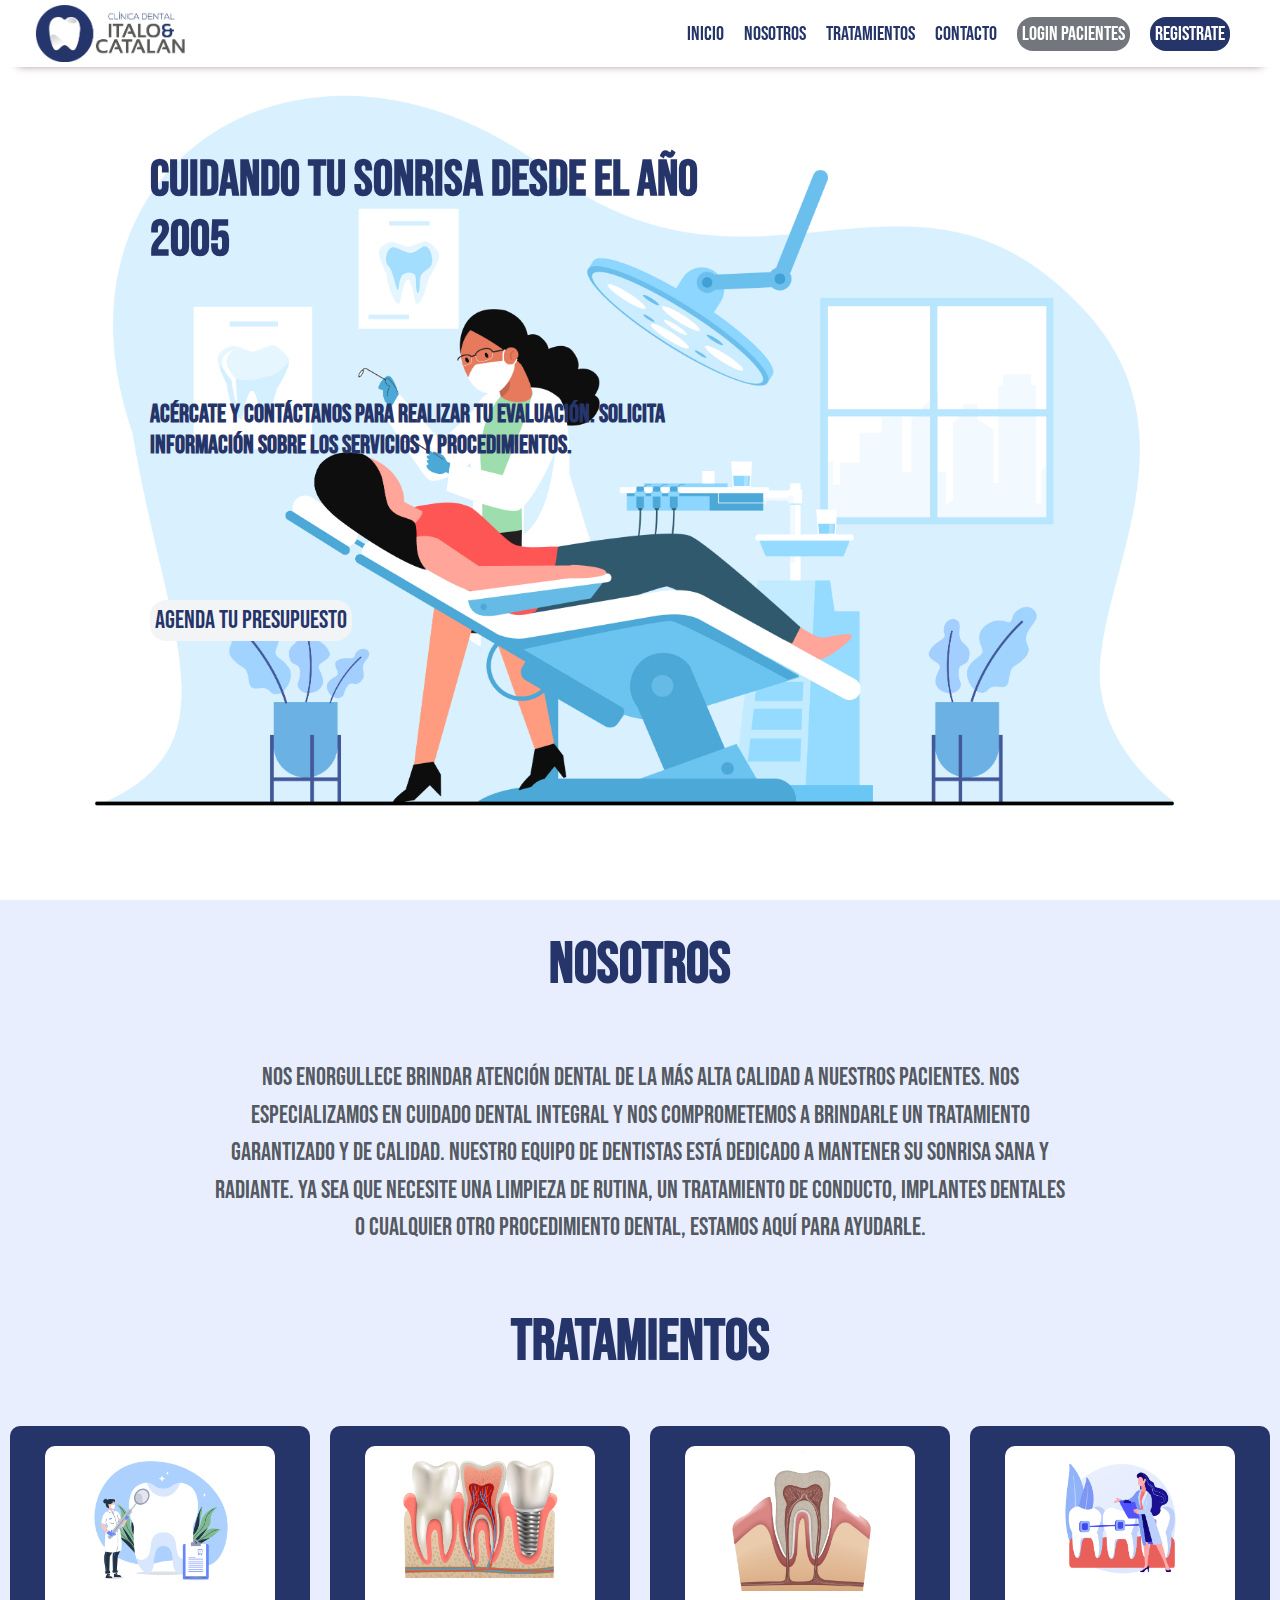
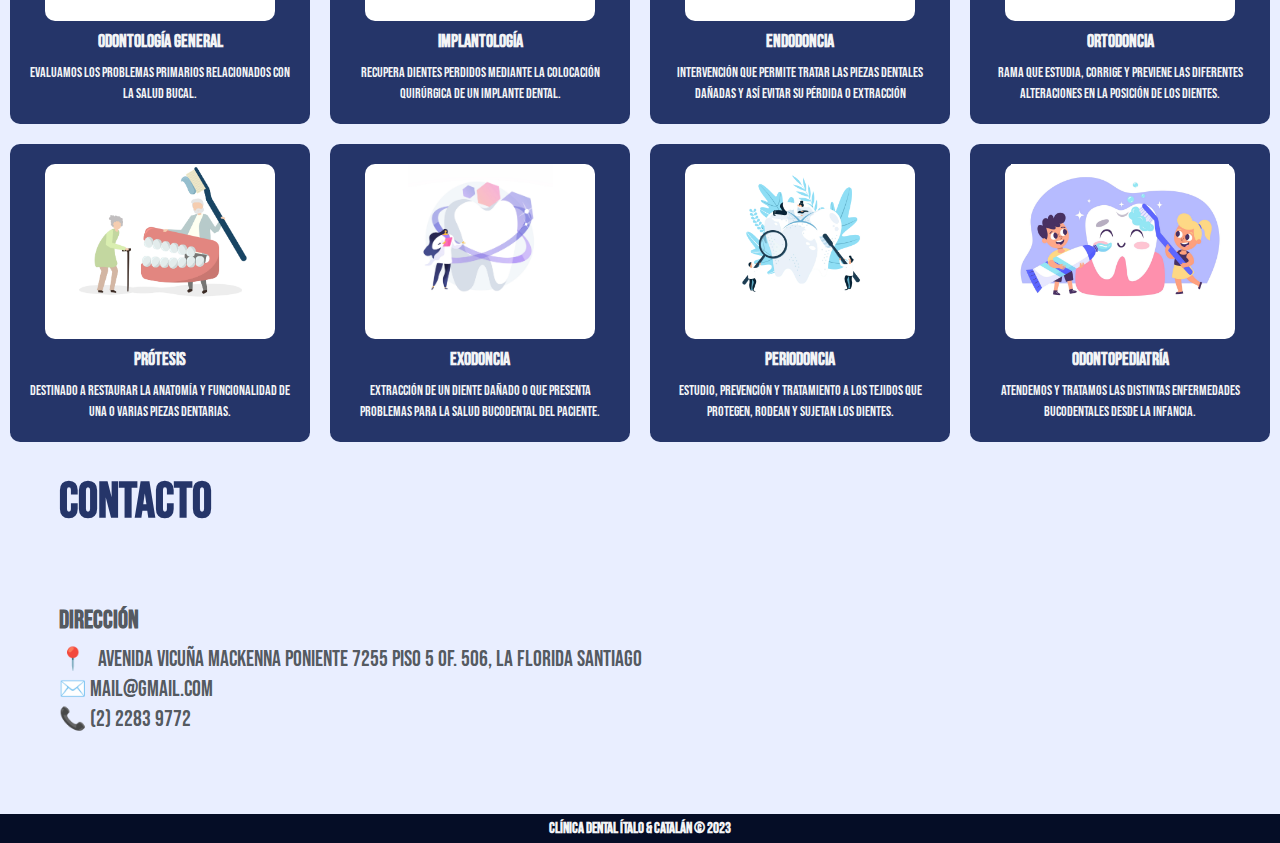
==== commit b13b6cb9: "desktop first" ====
--- a/index.html
+++ b/index.html
@@ -21,9 +21,9 @@
           <li class="nav__link"><a href="#herosection">Inicio</a></li>
           <li class="nav__link"><a href="#info">Nosotros</a></li>
           <li class="nav__link"><a href="#tratamientos">Tratamientos</a></li>
-          <li class="nav__link"><a href="#">Contacto</a></li>
-          <li class="nav__login"><a href="#">Login pacientes</a></li>
-          <li class="nav__register"><a href="#">Registrate</a></li>
+          <li class="nav__link"><a href="#contact">Contacto</a></li>
+          <li class="nav__login"><a href="login.html">Login pacientes</a></li>
+          <li class="nav__register"><a href="register.html">Registrate</a></li>
         </ul>
       </nav>
     </header>
@@ -125,8 +125,8 @@
           </div>
           <h3>Periodoncia</h3>
           <p>
-            Estudio, prevención y tratamiento de aquellas patologías que afectan
-            a los tejidos que protegen, rodean y sujetan los dientes.
+            Estudio, prevención y tratamiento a los tejidos que protegen, rodean
+            y sujetan los dientes.
           </p>
         </div>
         <div class="info-card">
@@ -136,7 +136,7 @@
           <h3>Odontopediatría</h3>
           <p>
             Atendemos y tratamos las distintas enfermedades bucodentales desde
-            la infancia más temprana hasta finalizar el crecimiento.
+            la infancia.
           </p>
         </div>
       </div>
@@ -172,8 +172,8 @@
         </div>
       </div>
     </footer>
-    <div class="div-logo">
-      <h6>Hecho con ♡ Sabri para NUCBA- 2023</h6>
+    <div class="div-footer">
+      <h6>Clínica Dental ÍTalo & Catalán © 2023</h6>
     </div>
   </body>
 </html>
--- a/assets/styles.css
+++ b/assets/styles.css
@@ -5,6 +5,7 @@
   --btn-bg: #050d26;
   --background: #e9eeff;
   --navbar-bg: #ffff;
+  --sec-background: ##c8ccd9;
 }
 
 section[id] {
@@ -108,10 +109,11 @@
 /* hero */
 
 .hero {
-  background-image: url("../assets/hero-img.jpg");
-  background-position: center;
-  background-repeat: no-repeat;
+  margin: 0;
+  padding: 0;
+  background: url(../assets/hero-img.jpg) no-repeat center top;
   background-size: cover;
+  height: 100vh;
   display: grid;
   grid-template-columns: 600px;
   text-align: left;
@@ -144,6 +146,7 @@
   border-radius: 5px;
   font-size: 25px;
   border-radius: 16px;
+  height: fit-content;
 }
 
 .btn:hover {
@@ -213,14 +216,14 @@
   text-align: center;
   background: var(--text-blue);
   border-radius: 10px;
-  gap: 20px;
+  gap: 10px;
 }
 
 .fondo-img {
-  height: 230px;
+  height: 200px;
   width: 230px;
   border-radius: 10px;
-  background-color: var(--text-white);
+  background-color: #fff;
 }
 
 .info-card img {
@@ -247,6 +250,7 @@
   align-items: center;
   justify-content: center;
   width: 100%;
+  margin-bottom: 20px;
 }
 
 .contact {
@@ -317,17 +321,22 @@
   height: 250px !important;
 }
 
-.div-logo {
-  display: flex;
-  flex-direction: column-reverse;
-  justify-content: center;
-  align-items: center;
-  gap: 10px;
-  padding: 12px 0;
-  background: var(--primary);
-}
-
 .div-logo h6 {
   font-size: 12px;
   color: var(--text-white);
 }
+
+.div-footer {
+  display: flex;
+  flex-direction: column-reverse;
+  justify-content: center;
+  align-items: center;
+  gap: 10px;
+  padding: 5px;
+  background: var(--btn-bg);
+}
+
+.div-footer h6 {
+  font-size: 15px;
+  color: var(--text-white);
+}
